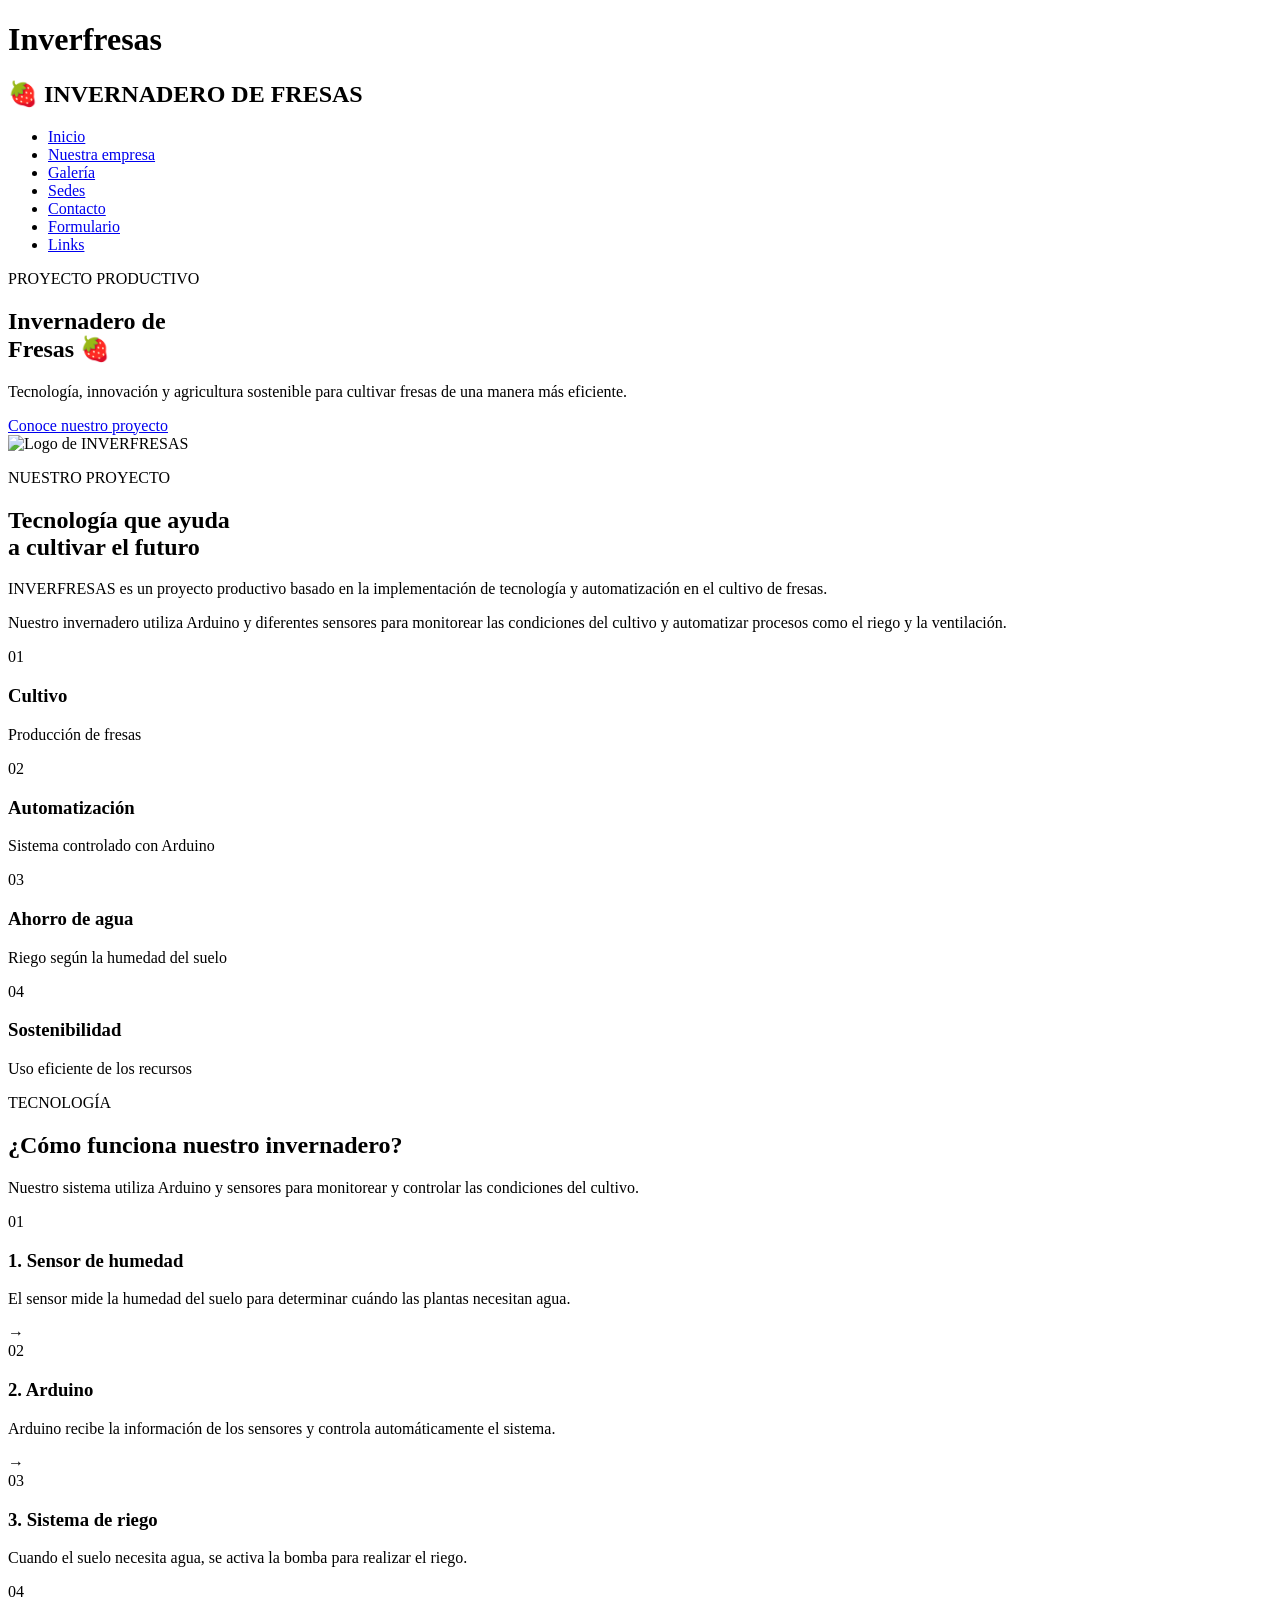
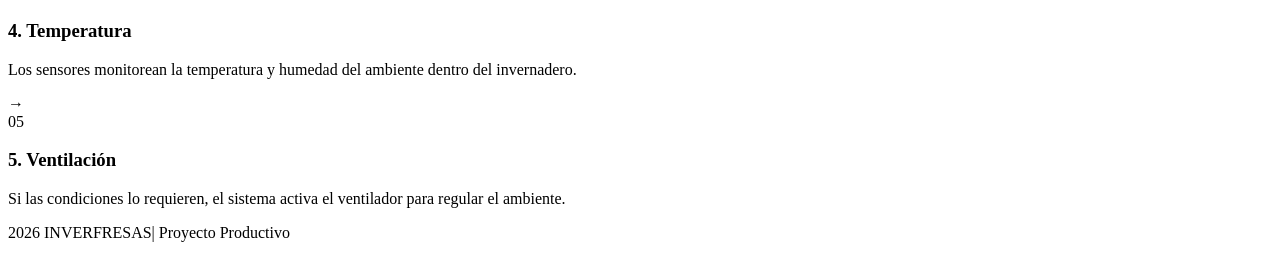
==== index.html @ eff29da8 "Add files via upload" ====
<!DOCTYPE html>
<html lang="es">
<head>
  <meta charset="UTF-8">
  <meta name="viewport"
content="width=device-width,initial-scale=1.0">
<title>INVERFRESAS</title>
<link rel="stylesheet" href="css/style.css">
    </head>
    <body>
        <h1>Inverfresas </h1>

    <header>
        <nav>
            <h2>🍓 INVERNADERO DE FRESAS</h2>

            <ul>
                <li><a href="index.html"class="activo">Inicio</a></li>
                <li><a href="empresa.html">Nuestra empresa</a></li>
                <li><a href="galeria.html">Galería</a></li>
                <li><a href="sedes.html">Sedes</a></li>
                <li><a href="contacto.html">Contacto</a></li>
                <li><a href="formulario.html">Formulario</a></li>
                <li><a href="links.html">Links</a></li>
            </ul>
        </nav>
    </header>

    <main>
        <main>

    <section class="inicio">

        <div class="contenido-inicio">

            <p class="subtitulo">PROYECTO PRODUCTIVO</p>

            <h1>
                Invernadero de<br>
                <span>Fresas</span> 🍓
            </h1>

            <p>
                Tecnología, innovación y agricultura sostenible
                para cultivar fresas de una manera más eficiente.
            </p>

            <a href="empresa.html" class="boton">
                Conoce nuestro proyecto
            </a>

        </div>

        <div class="imagen-inicio">
    <img src="img/logo-inverfresas.png" alt="Logo de INVERFRESAS">
</div>

    </section>
    <section class="sobre-proyecto">

    <div class="texto-proyecto">
        
        <p class="subtitulo proyecto-subtitulo">NUESTRO PROYECTO</p>

        <h2>
            Tecnología que ayuda<br>
            a cultivar el futuro 
        </h2>

        <p>
            INVERFRESAS es un proyecto productivo basado en la
            implementación de tecnología y automatización en el
            cultivo de fresas.
        </p>

        <p>
            Nuestro invernadero utiliza Arduino y diferentes sensores
            para monitorear las condiciones del cultivo y automatizar
            procesos como el riego y la ventilación.
        </p>

    </div>

    <div class="datos-proyecto">

        <div class="dato">
            <span>01</span>
            <h3>Cultivo</h3>
            <p>Producción de fresas</p>
        </div>

        <div class="dato">
            <span>02</span>
            <h3>Automatización</h3>
            <p>Sistema controlado con Arduino</p>
        </div>

        <div class="dato">
            <span>03</span>
            <h3>Ahorro de agua</h3>
            <p>Riego según la humedad del suelo</p>
        </div>

        <div class="dato">
            <span>04</span>
            <h3>Sostenibilidad</h3>
            <p>Uso eficiente de los recursos</p>
        </div>

    </div>

</section>
<section class="como-funciona">

    <div class="titulo-seccion">
        <p class="subtitulo">TECNOLOGÍA</p>
        <h2>¿Cómo funciona nuestro invernadero? </h2>
        <p>
            Nuestro sistema utiliza Arduino y sensores para
            monitorear y controlar las condiciones del cultivo.
        </p>
    </div>

    <div class="pasos">

        <div class="paso">
            <div class="icono">01</div>
            <h3>1. Sensor de humedad</h3>
            <p>
                El sensor mide la humedad del suelo para determinar
                cuándo las plantas necesitan agua.
            </p>
        </div>

        <div class="flecha">→</div>

        <div class="paso">
            <div class="icono">02</div>
            <h3>2. Arduino</h3>
            <p>
                Arduino recibe la información de los sensores
                y controla automáticamente el sistema.
            </p>
        </div>

        <div class="flecha">→</div>

        <div class="paso">
            <div class="icono">03</div>
            <h3>3. Sistema de riego</h3>
            <p>
                Cuando el suelo necesita agua, se activa la bomba
                para realizar el riego.
            </p>
        </div>

    </div>

    <div class="pasos segundo-proceso">

        <div class="paso">
            <div class="icono">04</div>
            <h3>4. Temperatura</h3>
            <p>
                Los sensores monitorean la temperatura y humedad
                del ambiente dentro del invernadero.
            </p>
        </div>

        <div class="flecha">→</div>

        <div class="paso">
            <div class="icono">05</div>
            <h3>5. Ventilación</h3>
            <p>
                Si las condiciones lo requieren, el sistema activa
                el ventilador para regular el ambiente.
            </p>
        </div>

    </div>

</section>
    </main>
    <footer>
        <p>
            2026 INVERFRESAS| Proyecto Productivo
        </p>
    </footer>
    <script src="java/script.js"></script>
    </body>
</html>
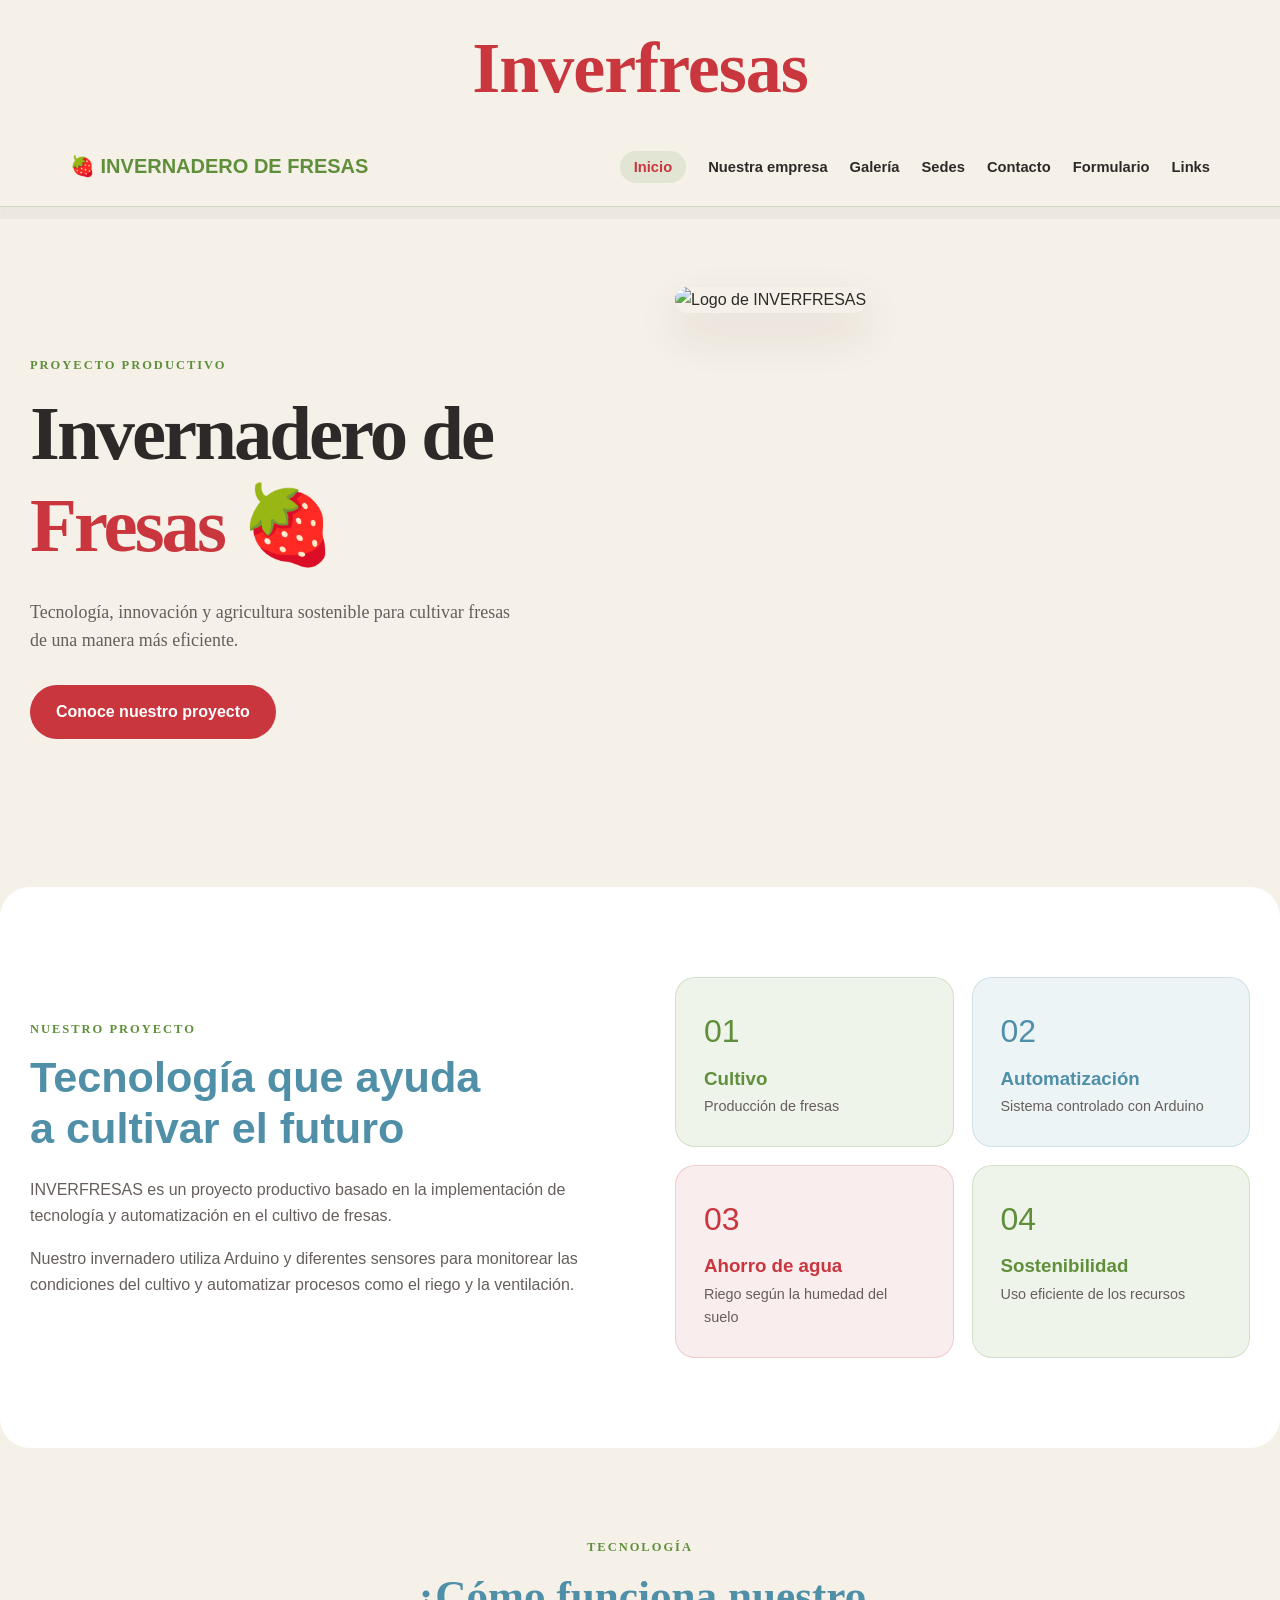
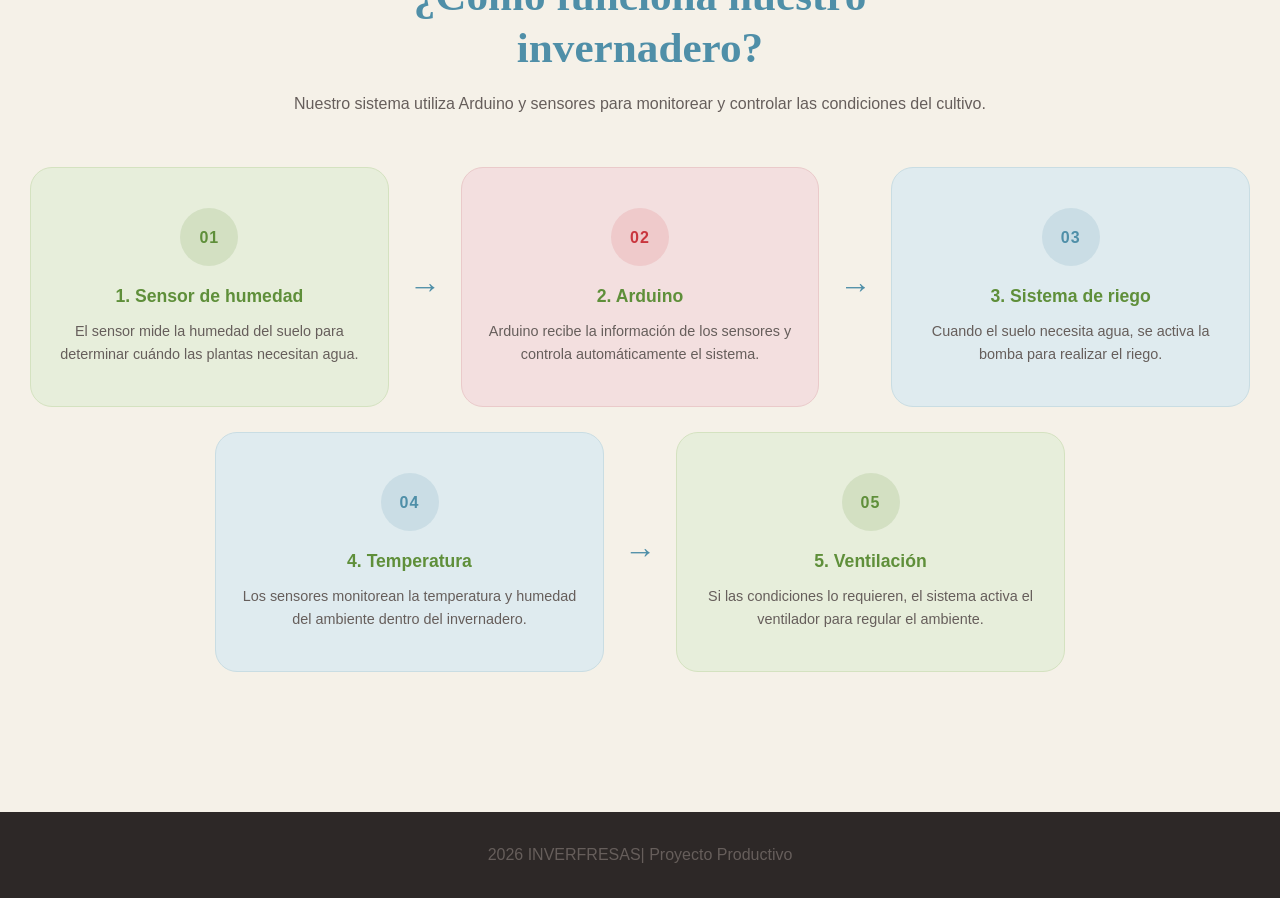
==== commit 3c22c044: "Update index.html" ====
--- a/index.html
+++ b/index.html
@@ -5,7 +5,7 @@
   <meta name="viewport"
 content="width=device-width,initial-scale=1.0">
 <title>INVERFRESAS</title>
-<link rel="stylesheet" href="css/style.css">
+<link rel="stylesheet" href="style.css">
     </head>
     <body>
         <h1>Inverfresas </h1>
@@ -189,4 +189,4 @@
     </footer>
     <script src="java/script.js"></script>
     </body>
-</html>+</html>
--- a/style.css
+++ b/style.css
@@ -0,0 +1,1380 @@
+
+
+* {
+    margin: 0;
+    padding: 0;
+    box-sizing: border-box;
+}
+
+html {
+    scroll-behavior: smooth;
+}
+
+body {
+    font-family: Arial, Helvetica, sans-serif;
+    background: #F5F1E8;
+    color: #2D2928;
+    line-height: 1.6;
+}
+body > h1 {
+    text-align: center;
+    font-size: 4.5rem;
+    color: #c9363E;
+    margin: 25px 0 15px;
+    font-weight: 800;
+    letter-spacing: -1px;
+}
+
+
+
+header {
+    width: 100%;
+    background: #F5F1E8;
+    border-bottom: 1px solid rgba(95, 143, 58, 0.25);
+    position: sticky;
+    top: 0;
+    z-index: 1000;
+    box-shadow: 0.3px 12px rgba(45, 41, 40, 0.04);
+}
+
+nav {
+    max-width: 1200px;
+    margin: auto;
+    min-height: 80px;
+    padding: 15px 30px;
+
+    display: flex;
+    align-items: center;
+    justify-content: space-between;
+    gap: 25px;
+}
+
+nav h2 {
+    color: #5F8F3A;
+    font-size: 1.25rem;
+    white-space: nowrap;
+}
+
+nav ul {
+    list-style: none;
+
+    display: flex;
+    align-items: center;
+    justify-content: flex-end;
+    gap: 22px;
+}
+
+nav a {
+    text-decoration: none;
+    color: #2D2928;
+    font-size: 0.92rem;
+    font-weight: 600;
+    transition: 0.3s ease;
+}
+
+nav a:hover {
+    color: #5F8F3A;
+}
+
+nav a.activo {
+    color:#C9363E;
+    background: rgba(95, 143, 58, 0.12);
+    padding: 8px 14px;
+    border-radius: 20px;
+    font-weight: 700;
+}
+
+main {
+    width: 100%;
+}
+
+section {
+    max-width: 1200px;
+    margin: auto;
+    padding: 90px 30px;
+}
+
+.subtitulo {
+    color: #5F8F3A;
+    font-size: 0.78rem;
+    font-weight: bold;
+    font-family: serif;
+    letter-spacing: 2px;
+    margin-bottom: 12px;
+}
+
+h1,
+h2,
+h3 {
+    line-height: 1.2;
+}
+
+p {
+    color: #665e5b;
+}
+
+
+.inicio {
+    min-height: 650px;
+    max-width: 1300px;
+
+    display: grid;
+    grid-template-columns: 1fr 1fr;
+    align-items: center;
+    gap: 70px;
+
+    padding-top: 80px;
+    padding-bottom: 80px;
+}
+
+.contenido-inicio {
+    max-width: 570px;
+}
+
+.contenido-inicio h1 {
+    font-size: clamp(3.5rem, 6vw, 5.5rem);
+    font-weight: 800;
+    font-family: serif;
+    letter-spacing: -3px;
+    margin-bottom: 25px;
+    color: #2D2928;
+}
+
+.contenido-inicio h1 span {
+    color: #C9363E;
+}
+
+.contenido-inicio > p:not(.subtitulo) {
+    font-size: 1.12rem;
+    font-family: serif;
+    max-width: 500px;
+    margin-bottom: 30px;
+}
+
+.boton {
+    display: inline-block;
+    padding: 14px 26px;
+
+    background: #C9363E;
+    color: white;
+
+    text-decoration: none;
+    font-weight: bold;
+    border-radius: 30px;
+
+    transition: 0.3s ease;
+}
+
+.boton:hover {
+    background: #a92345;
+    transform: translateY(-2px);
+}
+
+.imagen-inicio {
+    width: 100%;
+    height: 520px;
+}
+
+.imagen-inicio img {
+    width: 100%;
+    height: 520px;
+    object-fit: cover;
+    border-radius: 25px;
+    box-shadow: 0 20px 45px rgba(80, 45, 45, 0.12);
+}
+
+
+.sobre-proyecto {
+    max-width: 1300px;
+
+    display: grid;
+    grid-template-columns: 1fr 1fr;
+    gap: 70px;
+    align-items: center;
+
+    background: #fff;
+    border-radius: 30px;
+}
+
+.texto-proyecto h2 {
+    font-size: 2.7rem;
+    margin-bottom: 22px;
+    color: #4F8FA8;
+}
+
+.texto-proyecto p:not(.subtitulo) {
+    margin-bottom: 18px;
+
+}
+
+.datos-proyecto {
+    display: grid;
+    grid-template-columns: 1fr 1fr;
+    gap: 18px;
+}
+
+.dato {
+    padding: 28px;
+    border-radius: 20px;
+    transition: .3s ease;
+    border: 1px solid transparent;
+}
+
+
+.dato:nth-child(1) {
+    background: rgba(95, 143, 58, 0.10);
+    border-color: rgba(95, 143, 58, 0.20);
+}
+
+.dato:nth-child(1) h3 {
+    color: #5F8F3A;
+}
+
+
+.dato:nth-child(2) {
+    background: rgba(79, 143, 168, 0.10);
+    border-color: rgba(79, 143, 168, 0.20);
+}
+
+.dato:nth-child(2) h3 {
+    color: #4F8FA8;
+}
+
+
+.dato:nth-child(3) {
+    background: rgba(201, 54, 62, 0.09);
+    border-color: rgba(201, 54, 62, 0.18);
+}
+
+.dato:nth-child(3) h3 {
+    color: #C9363E;
+}
+
+
+.dato:nth-child(4) {
+    background: rgba(95, 143, 58, 0.10);
+    border-color: rgba(95, 143, 58, 0.20);
+}
+
+.dato:nth-child(4) h3 {
+    color: #5F8F3A;
+}
+
+
+.dato:hover {
+    transform: translateY(-5px);
+    box-shadow: 0 12px 30px rgba(45, 41, 40, 0.10);
+}
+.dato:nth-child(1) span {
+    color: #5F8F3A;
+}
+
+.dato:nth-child(2) span {
+    color: #4F8FA8;
+}
+
+.dato:nth-child(3) span {
+    color: #C9363E;
+}
+
+.dato:nth-child(4) span {
+    color: #5F8F3A;
+}
+
+.dato:hover {
+    transform: translateY(-5px);
+    box-shadow: 0 12px 30px rgba(45, 41, 40, 0.10);
+}
+
+.dato span {
+    font-size: 2rem;
+}
+
+.dato h3 {
+    margin: 10px 0 5px;
+    color: #5F8F3A;
+}
+
+.dato p {
+    font-size: 0.9rem;
+}
+
+
+.como-funciona {
+    max-width: 1300px;
+    text-align: center;
+}
+
+.titulo-seccion {
+    max-width: 700px;
+    margin: auto;
+}
+
+.titulo-seccion h2 {
+    font-size: 2.7rem;
+    margin-bottom: 18px;
+    color: #4F8FA8;
+}
+
+.pasos {
+    margin-top: 50px;
+
+    display: grid;
+    grid-template-columns: 1fr auto 1fr auto 1fr;
+    align-items: center;
+    gap: 20px;
+}
+
+.paso {
+    background: #ffffff;
+    border: 1px solid #f0e3df;
+    padding: 30px 25px;
+    border-radius: 22px;
+    min-height: 240px;
+
+    display: flex;
+    flex-direction: column;
+    justify-content: center;
+}
+
+.icono {
+    width: 58px;
+    height: 58px;
+    margin: 0 auto 20px;
+    border-radius: 50%;
+    display: flex;
+    align-items: center;
+    justify-content: center;
+    font-size: 1rem;
+    font-weight: 800;
+    letter-spacing: 1px;
+    background: rgba(95, 143, 58, 0.12);
+    color: #5F8F3A;
+}
+
+.paso h3 {
+    margin-bottom: 12px;
+    font-size: 1.1rem;
+    color: #5F8F3A;
+}
+
+.paso p {
+    font-size: 0.9rem;
+}
+
+.flecha {
+    font-size: 2rem;
+    color: #4F8FA8;
+    font-weight: bold;
+}
+
+.paso {
+    background: rgba(255, 255, 255, 0.65);
+    border: 1px solid rgba(79, 143, 168, 0.18);
+    padding: 30px 25px;
+    border-radius: 22px;
+    min-height: 240px;
+    display: flex;
+    flex-direction: column;
+    justify-content: center;
+    transition: .3s ease;
+}
+
+.paso:hover {
+    transform: translateY(-5px);
+    box-shadow: 0 12px 28px rgba(45, 41, 40, 0.08);
+}
+
+
+.pasos .paso:nth-child(1) {
+    background: #E7EEDB;
+    border-color: #D4E2C0;
+}
+
+
+.pasos .paso:nth-child(3) {
+    background: #F3DFDF;
+    border-color: #EACACA;
+}
+
+
+.pasos .paso:nth-child(5) {
+    background: #DFEBEF;
+    border-color: #C9DDE3;
+}
+
+
+.segundo-proceso .paso:nth-child(1) {
+    background: #DFEBEF;
+    border-color: #C9DDE3;
+}
+
+
+.segundo-proceso .paso:nth-child(3) {
+    background: #E7EEDB;
+    border-color: #D4E2C0;
+}
+
+.segundo-proceso {
+    max-width: 850px;
+    margin: 25px auto 0;
+    grid-template-columns: 1fr auto 1fr;
+}
+
+.pasos .paso:nth-child(1) .icono {
+    background: rgba(95, 143, 58, 0.15);
+    color: #5F8F3A;
+}
+
+
+.pasos .paso:nth-child(3) .icono {
+    background: rgba(201, 54, 62, 0.12);
+    color: #C9363E;
+}
+
+
+.pasos .paso:nth-child(5) .icono {
+    background: rgba(79, 143, 168, 0.15);
+    color: #4F8FA8;
+}
+
+
+.segundo-proceso .paso:nth-child(1) .icono {
+    background: rgba(79, 143, 168, 0.15);
+    color: #4F8FA8;
+}
+
+
+.segundo-proceso .paso:nth-child(3) .icono {
+    background: rgba(95, 143, 58, 0.15);
+    color: #5F8F3A;
+}
+
+.empresa,
+.galeria,
+.sedes,
+.contacto {
+    max-width: 1200px;
+}
+
+.titulo-empresa,
+.titulo-galeria,
+.titulo-sedes,
+.titulo-contacto {
+    max-width: 750px;
+    margin: 0 auto 70px;
+    text-align: center;
+}
+
+.titulo-empresa h1,
+.titulo-galeria h1,
+.titulo-sedes h1,
+.titulo-contacto h1 {
+    font-size: 3.8rem;
+    margin-bottom: 20px;
+    color: #2d2928;
+}
+
+.titulo-empresa h1 span,
+.titulo-galeria h1 span,
+.titulo-sedes h1 span {
+    color: #c9363E;
+}
+
+.bloque-empresa {
+    display: block;
+    padding: 50px;
+    background: #E7EEDB;
+    border-radius: 28px;
+    border: 1px solid #D4E2C0;
+    margin-bottom: 35px;
+    text-align: center;
+}
+
+.bloque-empresa h2 {
+    font-size: 2.4rem;
+    margin-bottom: 20px;
+    color: #5F8F3A;
+}
+
+.bloque-empresa p {
+    max-width: 850px;
+    margin: 0 auto 12px;
+    color: #665E5B;
+    line-height: 1.7;
+}
+
+.mision-vision {
+    display: grid;
+    grid-template-columns: 1fr 1fr;
+    gap: 25px;
+    margin-bottom: 80px;
+}
+
+.tarjeta-empresa {
+    border-radius: 25px;
+    padding: 40px;
+    text-align: center;
+}
+
+.tarjeta-empresa:nth-child(1) {
+    background: #DFEBEF;
+    border: 1px solid #C9DDE3;
+}
+
+.tarjeta-empresa:nth-child(1) h2 {
+    color: #4F8FA8;
+}
+
+.tarjeta-empresa:nth-child(2) {
+    background: #F3DFDF;
+    border: 1px solid #EACACA;
+}
+
+.tarjeta-empresa:nth-child(2) h2 {
+    color: #C9363E;
+}
+
+.tarjeta-empresa h2 {
+    font-size: 2.1rem;
+    margin-bottom: 18px;
+}
+
+.tarjeta-empresa p {
+    color: #665E5B;
+    line-height: 1.7;
+}
+
+.objetivos {
+    text-align: center;
+}
+
+.objetivos h2 {
+    font-size: 2.7rem;
+    margin-bottom: 45px;
+    color: #4F8FA8;
+}
+
+.lista-objetivos {
+    display: grid;
+    grid-template-columns: repeat(4, 1fr);
+    gap: 20px;
+}
+
+.lista-objetivos > div {
+    padding: 30px 25px;
+    border-radius: 22px;
+    border: 1px solid transparent;
+    transition: 0.3s ease;
+}
+
+.lista-objetivos > div:nth-child(1),
+.lista-objetivos > div:nth-child(4) {
+    background: #E7EEDB;
+    border-color: #D4E2C0;
+}
+
+.lista-objetivos > div:nth-child(2) {
+    background: #DFEBEF;
+    border-color: #C9DDE3;
+}
+
+.lista-objetivos > div:nth-child(3) {
+    background: #F3DFDF;
+    border-color: #EACACA;
+}
+
+.lista-objetivos > div:nth-child(1) strong,
+.lista-objetivos > div:nth-child(4) strong {
+    color: #5F8F3A;
+}
+
+.lista-objetivos > div:nth-child(2) strong {
+    color: #4F8FA8;
+}
+
+.lista-objetivos > div:nth-child(3) strong {
+    color: #C9363E;
+}
+
+.lista-objetivos strong {
+    display: block;
+    margin: 0 0 10px;
+    font-size: 1.1rem;
+}
+
+.lista-objetivos p {
+    font-size: 0.92rem;
+    line-height: 1.6;
+}
+
+.lista-objetivos > div:hover {
+    transform: translateY(-5px);
+    box-shadow: 0 12px 30px rgba(45, 41, 40, 0.08);
+}
+
+
+.galeria {
+    max-width: 1250px;
+    margin: 0 auto;
+}
+
+.titulo-galeria {
+    max-width: 750px;
+    margin: 0 auto 65px;
+    text-align: center;
+}
+
+.titulo-galeria h1 {
+    font-size: 3.8rem;
+    margin-bottom: 20px;
+    color: #2d2827;
+}
+
+.titulo-galeria h1 span {
+    color: #c92f55;
+}
+
+
+
+.galeria-fotos {
+    display: grid;
+    grid-template-columns: repeat(3, 1fr);
+    gap: 22px;
+}
+
+.foto-galeria {
+    width: 100%;
+    overflow: hidden;
+    border-radius: 18px;
+    background: #ffffff;
+    cursor: pointer;
+}
+
+.foto-galeria img {
+    width: 100%;
+    height: 250px;
+    object-fit: cover;
+    display: block;
+
+    transition: transform 0.4s ease;
+}
+
+.foto-galeria:hover img {
+    transform: scale(1.05);
+}
+
+
+
+
+@media (max-width: 700px) {
+
+    .galeria-fotos {
+        grid-template-columns: repeat(2, 1fr);
+        gap: 15px;
+    }
+
+    .foto-galeria {
+        border-radius: 14px;
+    }
+
+    .foto-galeria img {
+        height: 180px;
+
+        visor-galeria {
+        padding: 15px;
+    }
+
+    .visor-galeria img {
+        max-width: 95%;
+        max-height: 80vh;
+    }
+
+    .cerrar-visor {
+        top: 10px;
+        right: 20px;
+        font-size: 38px;
+    }
+
+
+
+    .titulo-galeria h1 {
+        font-size: 2.7rem;
+    }
+}
+}
+
+
+@media (max-width: 450px) {
+
+    .galeria-fotos {
+        columns: 1;
+    }
+
+}
+
+.sedes {
+    max-width: 1250px;
+}
+
+.titulo-sedes {
+    max-width: 750px;
+    margin: 0 auto 65px;
+    text-align: center;
+}
+
+.titulo-sedes h1 {
+    font-size: 3.8rem;
+    margin-bottom: 20px;
+    color: #2D2928;
+}
+
+.titulo-sedes h1 span {
+    color: #C9363E;
+}
+
+.titulo-sedes > p:not(.subtitulo) {
+    color: #665E5B;
+    font-size: 1.05rem;
+}
+
+.sede-principal {
+    display: grid;
+    grid-template-columns: 1.15fr 0.85fr;
+    gap: 50px;
+    align-items: center;
+}
+
+.mapa-sede {
+    background: #DFEBEF;
+    border: 1px solid #C9DDE3;
+    border-radius: 28px;
+    padding: 25px;
+    min-height: 480px;
+    display: flex;
+    align-items: center;
+    justify-content: center;
+}
+
+.mapa-sede img {
+    width: 100%;
+    max-height: 450px;
+    object-fit: contain;
+    display: block;
+}
+
+.info-sede {
+    background: #E7EEDB;
+    border: 1px solid #D4E2C0;
+    border-radius: 28px;
+    padding: 45px;
+}
+
+.info-sede .subtitulo {
+    color: #5F8F3A;
+}
+
+.info-sede h2 {
+    font-size: 2.3rem;
+    color: #5F8F3A;
+    margin-bottom: 20px;
+}
+
+.info-sede > p:not(.subtitulo) {
+    color: #665E5B;
+    line-height: 1.7;
+    margin-bottom: 30px;
+}
+
+.dato-sede {
+    padding: 15px 0;
+    border-top: 1px solid rgba(95, 143, 58, 0.2);
+}
+
+.dato-sede strong {
+    display: block;
+    color: #2D2928;
+    margin-bottom: 3px;
+}
+
+.dato-sede span {
+    color: #665E5B;
+}
+
+
+.contacto {
+    max-width: 1250px;
+}
+
+.titulo-contacto {
+    max-width: 750px;
+    margin: 0 auto 60px;
+    text-align: center;
+}
+
+.titulo-contacto h1 {
+    font-size: 3.8rem;
+    margin-bottom: 20px;
+    color: #2D2928;
+}
+
+.titulo-contacto h1 span {
+    color: #C9363E;
+}
+
+.titulo-contacto > p:not(.subtitulo) {
+    color: #665E5B;
+    font-size: 1.05rem;
+}
+
+.contacto-grid {
+    display: grid;
+    grid-template-columns: repeat(2, 1fr);
+    gap: 25px;
+}
+
+.tarjeta-contacto {
+    padding: 38px;
+    border-radius: 25px;
+    text-align: center;
+    border: 1px solid transparent;
+    transition: 0.3s ease;
+}
+
+
+.tarjeta-contacto:nth-child(1) {
+    background: #E7EEDB;
+    border-color: #D4E2C0;
+}
+
+.tarjeta-contacto:nth-child(1) h2 {
+    color: #5F8F3A;
+}
+
+
+.tarjeta-contacto:nth-child(2) {
+    background: #F3DFDF;
+    border-color: #EACACA;
+}
+
+.tarjeta-contacto:nth-child(2) h2 {
+    color: #C9363E;
+}
+
+/* WhatsApp */
+.tarjeta-contacto:nth-child(3) {
+    background: #DFEBEF;
+    border-color: #C9DDE3;
+}
+
+.tarjeta-contacto:nth-child(3) h2 {
+    color: #4F8FA8;
+}
+
+/* Ubicación */
+.tarjeta-contacto:nth-child(4) {
+    background: #E7EEDB;
+    border-color: #D4E2C0;
+}
+
+.tarjeta-contacto:nth-child(4) h2 {
+    color: #5F8F3A;
+}
+
+.icono-contacto {
+    width: 58px;
+    height: 58px;
+    margin: 0 auto 20px;
+    border-radius: 50%;
+    display: flex;
+    align-items: center;
+    justify-content: center;
+    background: rgba(95, 143, 58, 0.12);
+    color: #5F8F3A;
+    font-weight: 800;
+    font-size: 1rem;
+}
+
+.tarjeta-contacto h2 {
+    font-size: 1.6rem;
+    margin-bottom: 12px;
+}
+
+.tarjeta-contacto p {
+    color: #665E5B;
+    margin-bottom: 18px;
+}
+
+.tarjeta-contacto a {
+    color: #2D2928;
+    font-weight: bold;
+    text-decoration: none;
+}
+
+.tarjeta-contacto a:hover {
+    color: #C9363E;
+}
+
+.tarjeta-contacto:hover {
+    transform: translateY(-5px);
+    box-shadow: 0 12px 30px rgba(45, 41, 40, 0.09);
+}
+
+
+footer {
+    margin-top: 50px;
+    padding: 30px;
+    background: #2d2827;
+    text-align: center;
+}
+
+
+
+.formulario {
+    max-width: 1000px;
+}
+
+.titulo-formulario {
+    max-width: 750px;
+    margin: 0 auto 55px;
+    text-align: center;
+}
+
+.titulo-formulario h1 {
+    font-size: 3.8rem;
+    margin-bottom: 20px;
+    color: #2D2928;
+}
+
+.titulo-formulario h1 span {
+    color: #C9363E;
+}
+
+.titulo-formulario > p:not(.subtitulo) {
+    color: #665E5B;
+    font-size: 1.05rem;
+}
+
+.formulario-contacto {
+    max-width: 850px;
+    margin: auto;
+    padding: 45px;
+    background: #FFFFFF;
+    border: 1px solid #E6DDD8;
+    border-radius: 28px;
+    box-shadow: 0 12px 35px rgba(45, 41, 40, 0.06);
+}
+
+.fila-formulario {
+    display: grid;
+    grid-template-columns: 1fr 1fr;
+    gap: 25px;
+}
+
+.campo {
+    margin-bottom: 25px;
+}
+
+.campo label {
+    display: block;
+    margin-bottom: 8px;
+    color: #2D2928;
+    font-weight: 700;
+}
+
+.campo input,
+.campo textarea {
+    width: 100%;
+    padding: 14px 16px;
+    border: 1px solid #D8D0CC;
+    border-radius: 12px;
+    background: #F5F1E8;
+    color: #2D2928;
+    font-family: inherit;
+    font-size: 0.95rem;
+    outline: none;
+    transition: 0.3s ease;
+}
+
+.campo input:focus,
+.campo textarea:focus {
+    border-color: #5F8F3A;
+    box-shadow: 0 0 0 3px rgba(95, 143, 58, 0.12);
+}
+
+.campo textarea {
+    resize: vertical;
+    min-height: 180px;
+}
+
+.formulario-contacto .boton {
+    display: block;
+    margin: 5px auto 0;
+    border: none;
+    cursor: pointer;
+    font-size: 1rem;
+}
+
+
+
+.links {
+    max-width: 1200px;
+}
+
+.titulo-links {
+    max-width: 750px;
+    margin: 0 auto 60px;
+    text-align: center;
+}
+
+.titulo-links h1 {
+    font-size: 3.8rem;
+    margin-bottom: 20px;
+    color: #2D2928;
+}
+
+.titulo-links h1 span {
+    color: #C9363E;
+}
+
+.titulo-links > p:not(.subtitulo) {
+    color: #665E5B;
+    font-size: 1.05rem;
+}
+
+.links-grid {
+    display: grid;
+    grid-template-columns: repeat(2, 1fr);
+    gap: 25px;
+    width: 100%;
+}
+
+.tarjeta-link {
+    display: block;
+    padding: 40px 30px;
+    border-radius: 25px;
+    text-align: center;
+    text-decoration: none;
+    border: 1px solid transparent;
+    transition: 0.3s ease;
+}
+
+
+.tarjeta-link:nth-child(1) {
+    background: #E7EEDB;
+    border-color: #D4E2C0;
+}
+
+.tarjeta-link:nth-child(1) h2 {
+    color: #5F8F3A;
+}
+
+
+.tarjeta-link:nth-child(2) {
+    background: #DFEBEF;
+    border-color: #C9DDE3;
+}
+
+.tarjeta-link:nth-child(2) h2 {
+    color: #4F8FA8;
+}
+
+
+.tarjeta-link:nth-child(3) {
+    background: #F3DFDF;
+    border-color: #EACACA;
+}
+
+.tarjeta-link:nth-child(3) h2 {
+    color: #C9363E;
+}
+
+.icono-link {
+    width: 58px;
+    height: 58px;
+    margin: 0 auto 20px;
+    border-radius: 50%;
+    display: flex;
+    align-items: center;
+    justify-content: center;
+    font-size: 1rem;
+    font-weight: 800;
+    letter-spacing: 1px;
+}
+
+.tarjeta-link:nth-child(1) .icono-link {
+    background: rgba(95, 143, 58, 0.15);
+    color: #5F8F3A;
+}
+
+.tarjeta-link:nth-child(2) .icono-link {
+    background: rgba(79, 143, 168, 0.15);
+    color: #4F8FA8;
+}
+
+.tarjeta-link:nth-child(3) .icono-link {
+    background: rgba(201, 54, 62, 0.12);
+    color: #C9363E;
+}
+
+.tarjeta-link:nth-child(4) {
+    display: block;
+    width: 100%;
+    padding: 40px 30px;
+    border-radius: 25px;
+    text-align: center;
+    text-decoration: none;
+    background: #E7EEDB;
+    border: 1px solid #D4E2C0;
+}
+
+.tarjeta-link:nth-child(4) h2 {
+    color: #5F8F3A;
+}
+
+.tarjeta-link:nth-child(4) .icono-link {
+    background: rgba(95,143,58,.15);
+    color: #5F8F3A;
+}
+.tarjeta-link h2 {
+    font-size: 1.7rem;
+    margin-bottom: 15px;
+}
+
+.tarjeta-link p {
+    color: #665E5B;
+    line-height: 1.6;
+    margin-bottom: 22px;
+}
+
+.ver-link {
+    color: #2D2928;
+    font-weight: 700;
+}
+
+.tarjeta-link:hover {
+    transform: translateY(-6px);
+    box-shadow: 0 12px 30px rgba(45, 41, 40, 0.09);
+}
+
+.tarjeta-link:hover .ver-link {
+    color: #C9363E;
+}
+
+
+
+
+@media (max-width: 950px) {
+
+    nav {
+        flex-direction: column;
+        padding: 20px;
+    }
+
+    nav ul {
+        flex-wrap: wrap;
+        justify-content: center;
+        gap: 14px;
+    }
+
+    .inicio,
+    .sobre-proyecto {
+        grid-template-columns: 1fr;
+    }
+
+    .inicio {
+        text-align: center;
+    }
+
+    .contenido-inicio {
+        margin: auto;
+    }
+
+    .contenido-inicio > p:not(.subtitulo) {
+        margin-left: auto;
+        margin-right: auto;
+    }
+
+    .datos-proyecto {
+        grid-template-columns: 1fr 1fr;
+    }
+
+    .pasos {
+        grid-template-columns: 1fr;
+    }
+
+    .flecha {
+        transform: rotate(90deg);
+    }
+
+    .segundo-proceso {
+        grid-template-columns: 1fr;
+    }
+
+    .lista-objetivos {
+        grid-template-columns: 1fr 1fr;
+    }
+
+    .galeria-grid,
+    .sedes-grid {
+        grid-template-columns: 1fr 1fr;
+    }
+}
+
+@media (max-width: 600px) {
+
+    section {
+        padding: 60px 20px;
+    }
+
+    nav h2 {
+        font-size: 1.05rem;
+    }
+
+    nav ul {
+        gap: 10px;
+    }
+
+    nav a {
+        font-size: 0.8rem;
+    }
+
+    .contenido-inicio h1 {
+        font-size: 3.4rem;
+        letter-spacing: -2px;
+    }
+
+    .imagen-inicio img {
+        height: 300px;
+    }
+
+    .datos-proyecto,
+    .mision-vision,
+    .lista-objetivos,
+    .galeria-grid,
+    .sedes-grid,
+    .contacto-grid {
+        grid-template-columns: 1fr;
+    }
+
+    .titulo-empresa h1,
+    .titulo-galeria h1,
+    .titulo-sedes h1,
+    .titulo-contacto h1 {
+        font-size: 2.7rem;
+    }
+
+    .bloque-empresa {
+        grid-template-columns: 1fr;
+        text-align: center;
+        padding: 30px;
+    }
+
+    .sobre-proyecto {
+        border-radius: 20px;
+    }
+    .contacto-grid {
+        grid-template-columns: 1fr;
+    }
+}
+    @media(max-width:600px) {
+
+    .titulo-formulario h1 {
+        font-size: 2.7rem;
+    }
+
+    .formulario-contacto {
+        padding: 30px 20px;
+    }
+
+    .fila-formulario {
+        grid-template-columns: 1fr;
+        gap: 0;
+    }
+}
+.links-grid {
+    display:grid;
+    grid-template-columns:repeat(2, 1fr);
+    gap:25px;
+}
+/* ANIMACIÓN DE SECCIONES */
+
+.oculto {
+    opacity: 0;
+    transform: translateY(25px);
+    transition: opacity 0.7s ease, transform 0.7s ease;
+}
+
+.mostrar {
+    opacity: 1;
+    transform: translateY(0);
+}
+
+
+/* =========================
+   VISOR DE GALERÍA
+========================= */
+
+.visor-galeria {
+    position: fixed;
+    top: 0;
+    left: 0;
+
+    width: 100%;
+    height: 100%;
+
+    background: rgba(0, 0, 0, 0.85);
+
+    display: flex;
+    justify-content: center;
+    align-items: center;
+
+    z-index: 9999;
+    padding: 30px;
+}
+
+.visor-galeria img {
+    max-width: 90%;
+    max-height: 85vh;
+
+    object-fit: contain;
+
+    border-radius: 12px;
+
+    box-shadow: 0 10px 40px rgba(0, 0, 0, 0.5);
+}
+
+.cerrar-visor {
+    position: absolute;
+
+    top: 20px;
+    right: 35px;
+
+    color: white;
+    font-size: 45px;
+
+    cursor: pointer;
+
+    transition: color 0.3s ease;
+}
+
+
+.cerrar-visor:hover {
+    color: #C9363E;
+}
+
+.foto-galeria img {
+    cursor: pointer;
+}
+
+
+body > h1,
+.contenido-inicio h1,
+.titulo-seccion h2,
+.titulo-galeria h1,
+.titulo-sedes h1,
+.titulo-contacto h1,
+.titulo-formulario h1,
+.titulo-links h1 {
+    font-family: Georgia, "Times New Roman", serif;
+}
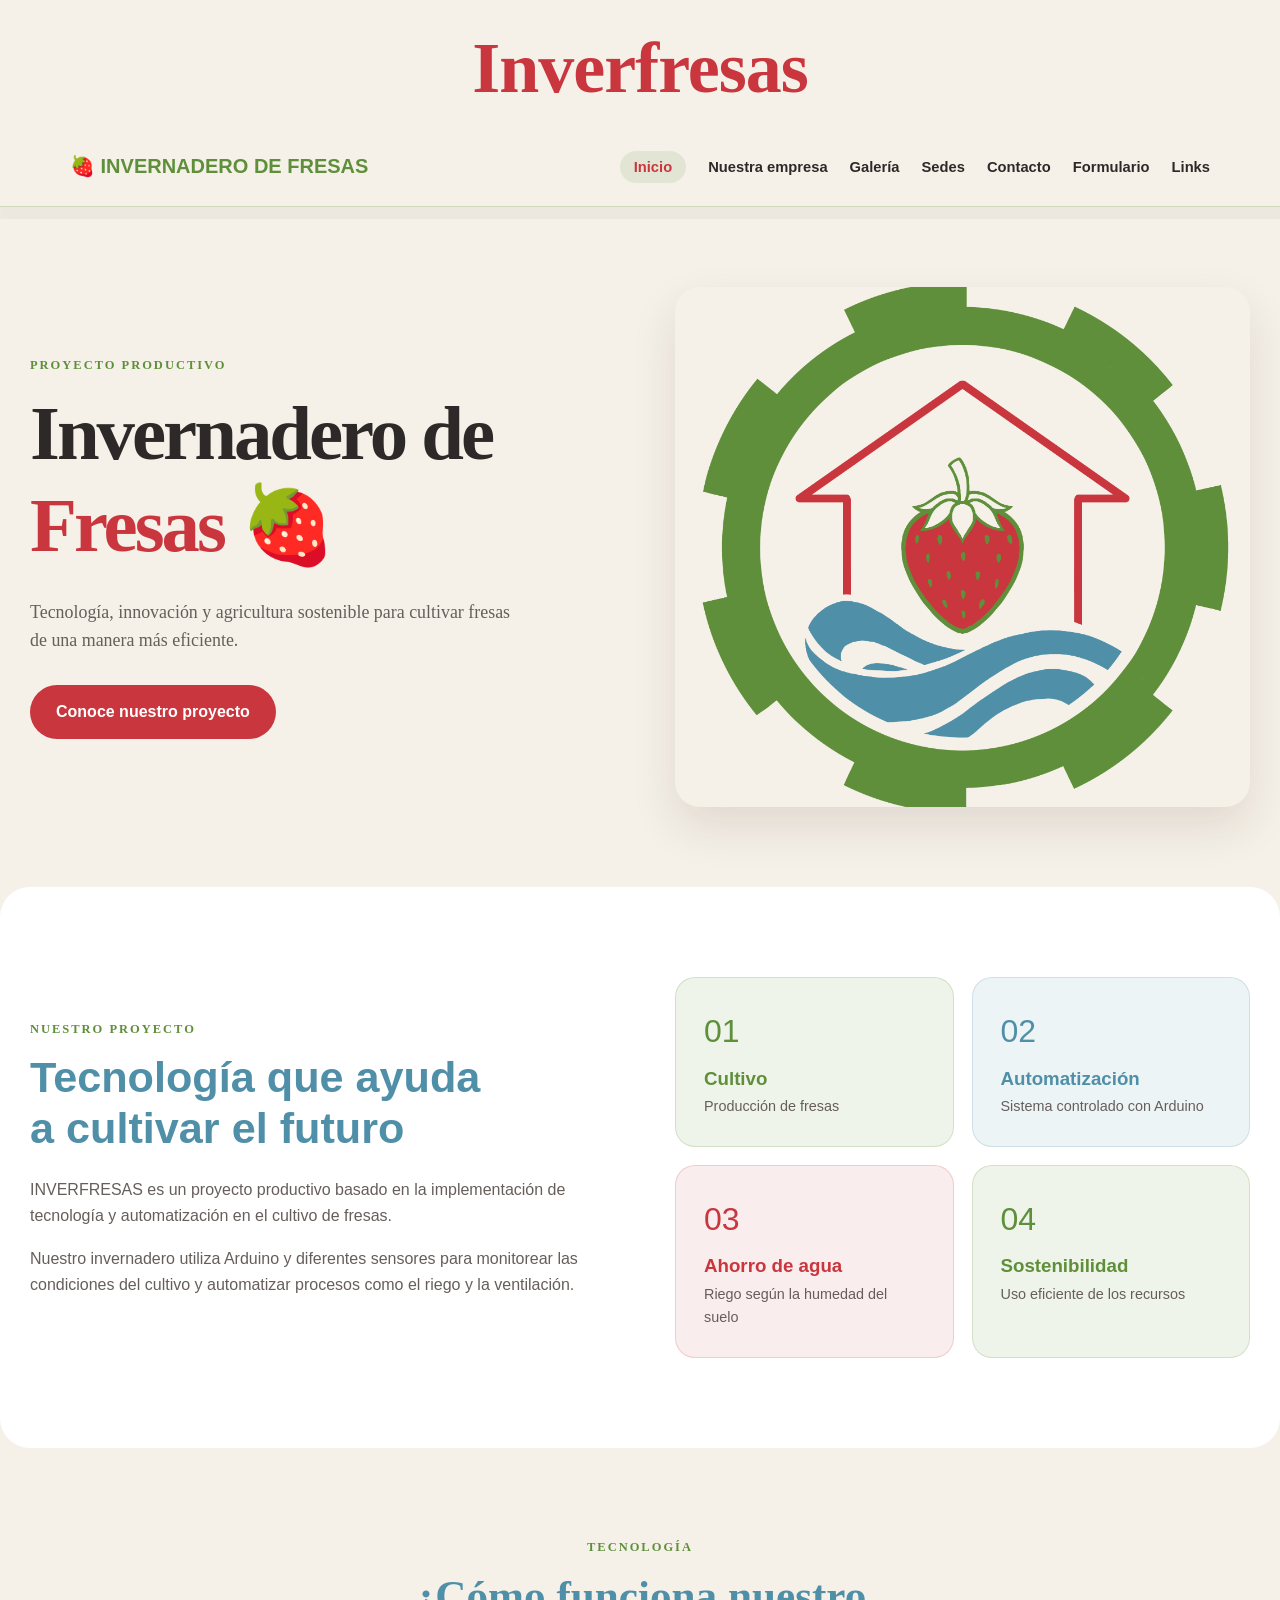
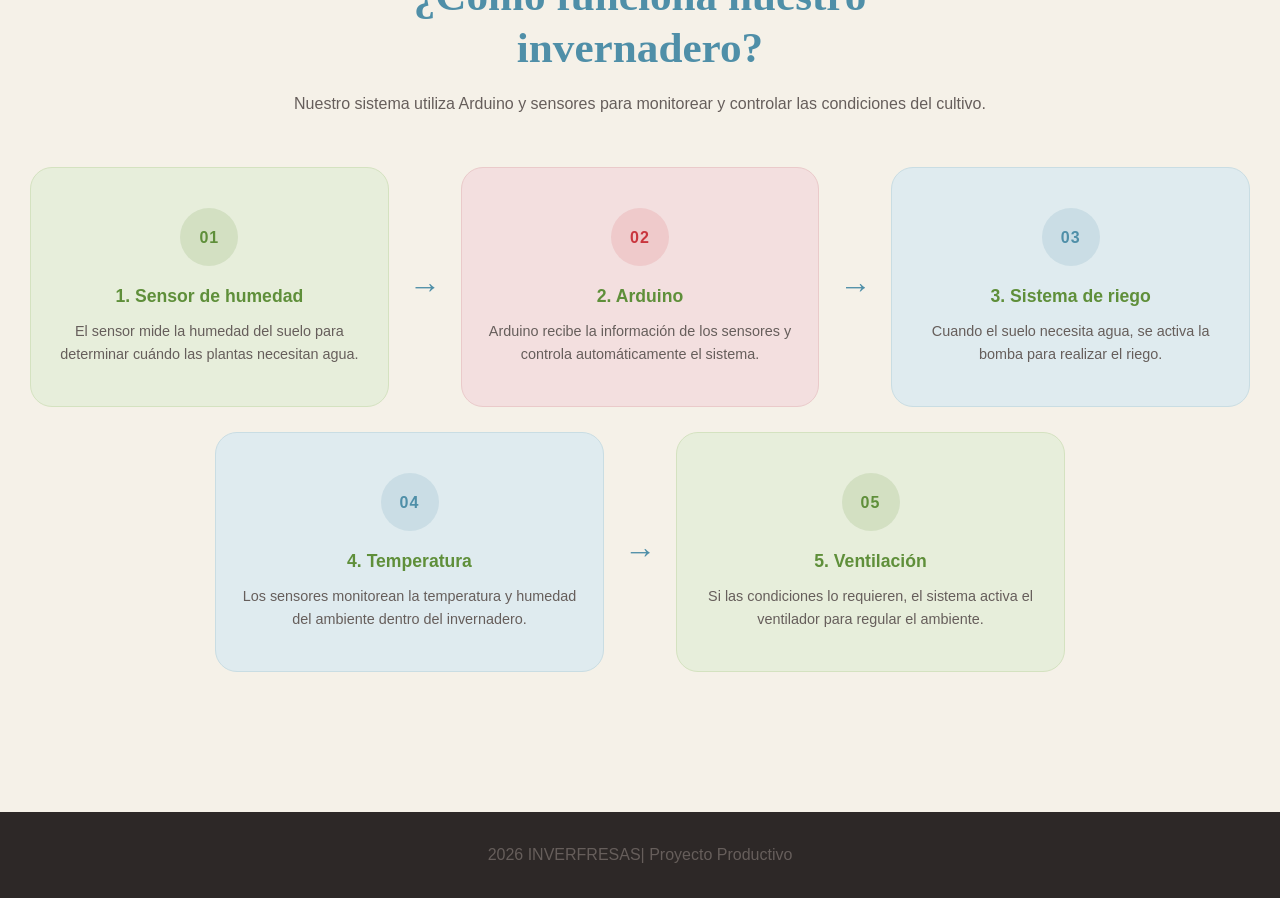
==== commit 3a035125: "Update index.html" ====
--- a/index.html
+++ b/index.html
@@ -52,7 +52,7 @@
         </div>
 
         <div class="imagen-inicio">
-    <img src="img/logo-inverfresas.png" alt="Logo de INVERFRESAS">
+    <img src="logo-inverfresas.png" alt="Logo de INVERFRESAS">
 </div>
 
     </section>
